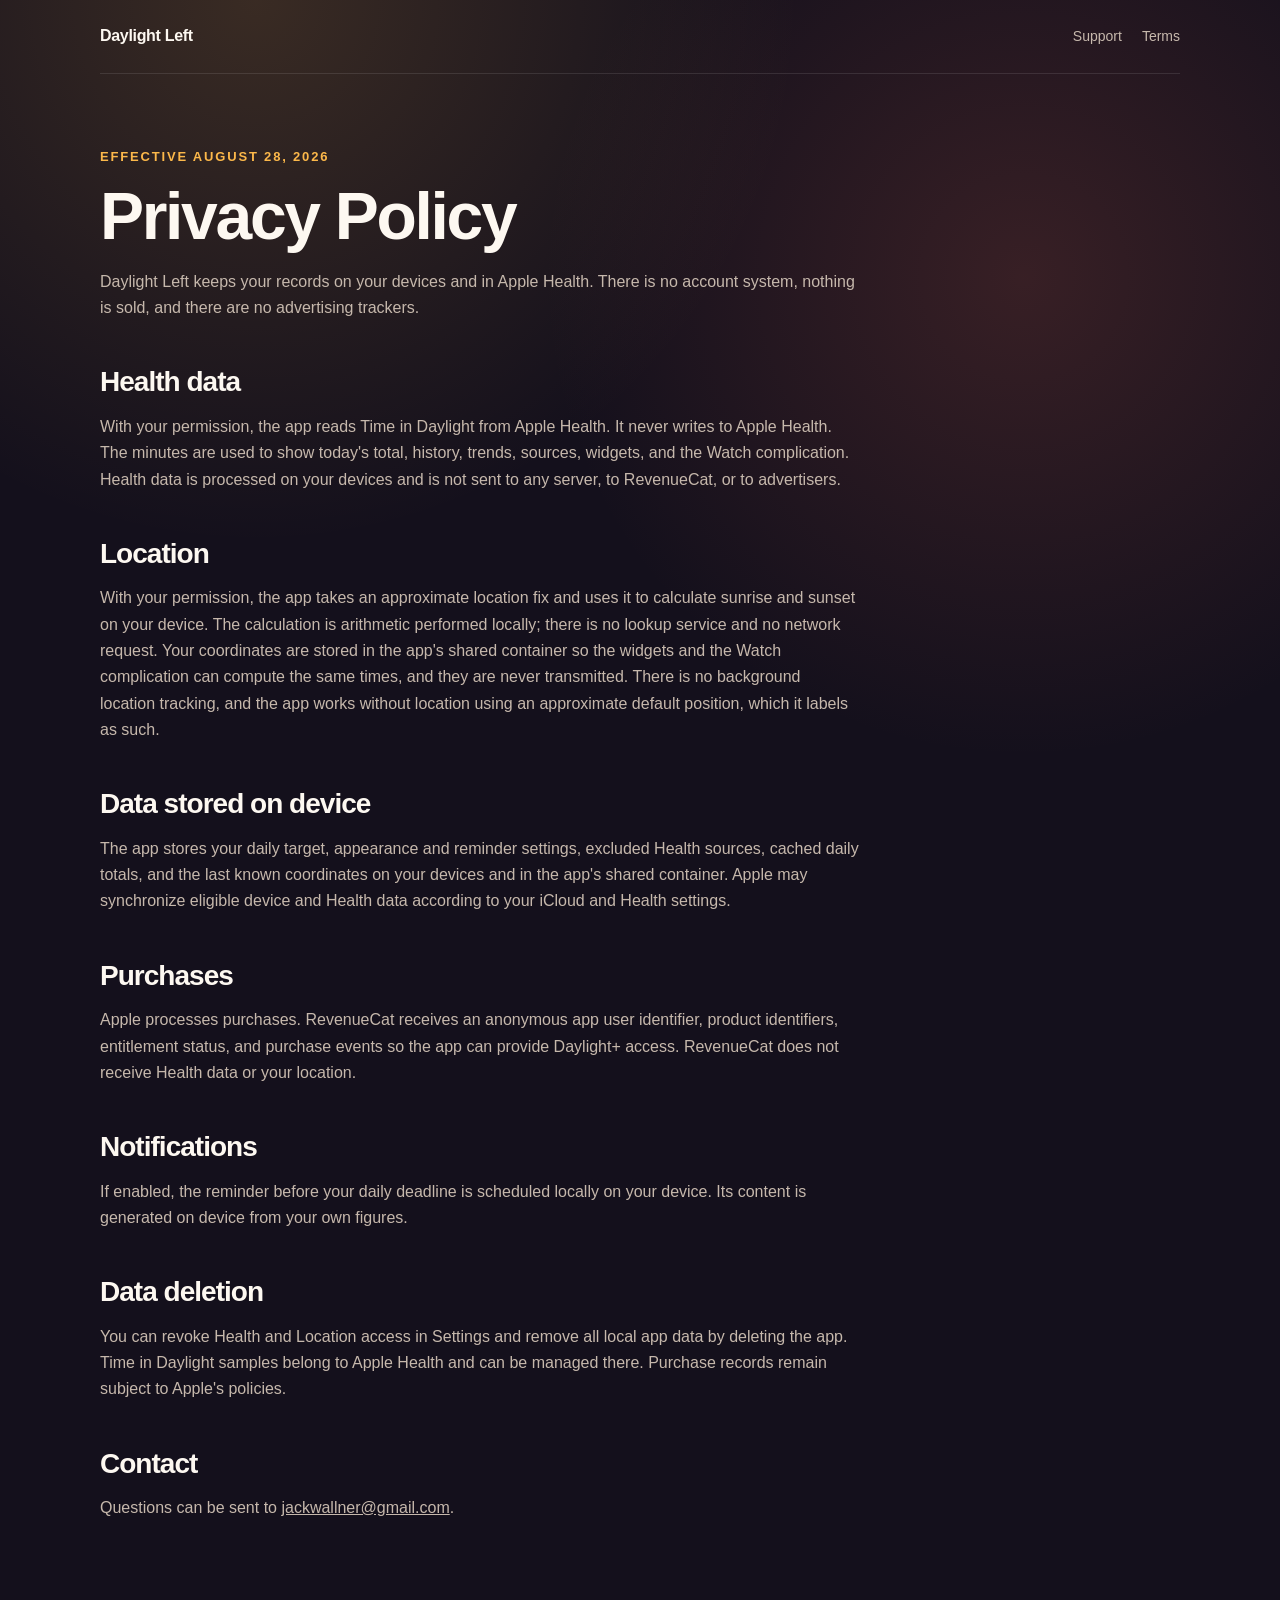
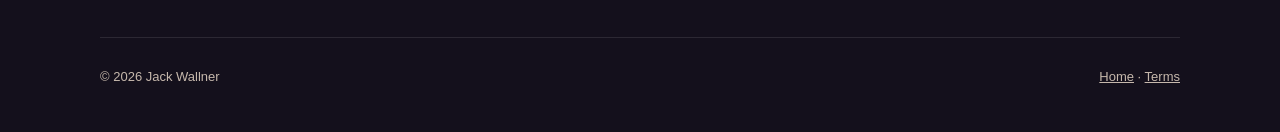
==== docs/privacy-policy.html @ 48bcaade "feat: Daylight Left, an app for the daylight you have not spent yet Apple Health counts the minutes " ====
<!doctype html>
<html lang="en">
  <head>
    <meta charset="utf-8" />
    <meta name="viewport" content="width=device-width, initial-scale=1" />
    <title>Privacy Policy | Daylight Left</title>
    <link rel="icon" type="image/png" sizes="256x256" href="icon_256.png" />
    <link rel="apple-touch-icon" href="icon_256.png" />
    <link rel="canonical" href="https://jackwallner.com/ios/daylight/privacy-policy.html" />
    <link rel="stylesheet" href="styles.css" />
  </head>
  <body>
    <div class="wrap">
      <nav>
        <a class="brand" href="index.html">Daylight Left</a>
        <div class="nav-links">
          <a href="support.html">Support</a><a href="terms.html">Terms</a>
        </div>
      </nav>
      <main class="legal">
        <div class="eyebrow">Effective August 28, 2026</div>
        <h1>Privacy Policy</h1>
        <p>
          Daylight Left keeps your records on your devices and in Apple Health.
          There is no account system, nothing is sold, and there are no
          advertising trackers.
        </p>

        <h2>Health data</h2>
        <p>
          With your permission, the app reads Time in Daylight from Apple
          Health. It never writes to Apple Health. The minutes are used to show
          today's total, history, trends, sources, widgets, and the Watch
          complication. Health data is processed on your devices and is not sent
          to any server, to RevenueCat, or to advertisers.
        </p>

        <h2>Location</h2>
        <p>
          With your permission, the app takes an approximate location fix and
          uses it to calculate sunrise and sunset on your device. The
          calculation is arithmetic performed locally; there is no lookup
          service and no network request. Your coordinates are stored in the
          app's shared container so the widgets and the Watch complication can
          compute the same times, and they are never transmitted. There is no
          background location tracking, and the app works without location using
          an approximate default position, which it labels as such.
        </p>

        <h2>Data stored on device</h2>
        <p>
          The app stores your daily target, appearance and reminder settings,
          excluded Health sources, cached daily totals, and the last known
          coordinates on your devices and in the app's shared container. Apple
          may synchronize eligible device and Health data according to your
          iCloud and Health settings.
        </p>

        <h2>Purchases</h2>
        <p>
          Apple processes purchases. RevenueCat receives an anonymous app user
          identifier, product identifiers, entitlement status, and purchase
          events so the app can provide Daylight+ access. RevenueCat does not
          receive Health data or your location.
        </p>

        <h2>Notifications</h2>
        <p>
          If enabled, the reminder before your daily deadline is scheduled
          locally on your device. Its content is generated on device from your
          own figures.
        </p>

        <h2>Data deletion</h2>
        <p>
          You can revoke Health and Location access in Settings and remove all
          local app data by deleting the app. Time in Daylight samples belong to
          Apple Health and can be managed there. Purchase records remain subject
          to Apple's policies.
        </p>

        <h2>Contact</h2>
        <p>
          Questions can be sent to
          <a href="mailto:jackwallner@gmail.com">jackwallner@gmail.com</a>.
        </p>
      </main>
      <footer>
        <span>© 2026 Jack Wallner</span
        ><span
          ><a href="index.html">Home</a> · <a href="terms.html">Terms</a></span
        >
      </footer>
    </div>
  </body>
</html>
---- docs/styles.css ----
:root {
  color-scheme: dark;
  --ink: #fdf8f1;
  --muted: #c6b8ac;
  --line: rgba(255, 255, 255, 0.1);
  --panel: rgba(38, 30, 46, 0.74);
  --amber: #fcb84a;
  --gold: #ffd75e;
  --night: #14101c;
}

* {
  box-sizing: border-box;
}

html {
  scroll-behavior: smooth;
}

body {
  margin: 0;
  color: var(--ink);
  background:
    radial-gradient(
      circle at 20% 0%,
      rgba(252, 184, 74, 0.16),
      transparent 34rem
    ),
    radial-gradient(
      circle at 80% 16%,
      rgba(198, 92, 72, 0.20),
      transparent 30rem
    ),
    var(--night);
  font:
    16px/1.65 ui-sans-serif,
    -apple-system,
    BlinkMacSystemFont,
    "SF Pro Text",
    sans-serif;
}

a {
  color: inherit;
}

.wrap {
  width: min(1080px, calc(100% - 40px));
  margin: 0 auto;
}

nav {
  display: flex;
  align-items: center;
  justify-content: space-between;
  min-height: 74px;
  border-bottom: 1px solid var(--line);
}

.brand {
  font-weight: 760;
  letter-spacing: -0.02em;
  text-decoration: none;
}
.nav-links {
  display: flex;
  gap: 20px;
  color: var(--muted);
  font-size: 14px;
}
.nav-links a {
  text-decoration: none;
}

.hero {
  display: grid;
  grid-template-columns: 1.2fr 0.8fr;
  gap: 56px;
  align-items: center;
  padding: 92px 0 76px;
}

.eyebrow {
  color: var(--amber);
  font-size: 13px;
  font-weight: 720;
  letter-spacing: 0.14em;
  text-transform: uppercase;
}

h1,
h2,
h3 {
  margin: 0;
  letter-spacing: -0.035em;
  line-height: 1.08;
}
h1 {
  max-width: 760px;
  margin-top: 14px;
  font-size: clamp(48px, 7vw, 84px);
}
h2 {
  font-size: clamp(32px, 4vw, 50px);
}
h3 {
  font-size: 21px;
}
p {
  color: var(--muted);
}
.lead {
  max-width: 650px;
  font-size: clamp(18px, 2vw, 22px);
}

.icon-card {
  width: min(100%, 360px);
  aspect-ratio: 1;
  display: grid;
  place-items: center;
  justify-self: center;
  border: 1px solid var(--line);
  border-radius: 30%;
  background: linear-gradient(145deg, #0b1830, #091224);
  box-shadow: 0 40px 100px rgba(0, 0, 0, 0.42);
}

.icon-card svg {
  width: 78%;
  height: 78%;
}

.grid {
  display: grid;
  grid-template-columns: repeat(3, 1fr);
  gap: 18px;
  padding: 20px 0 96px;
}

.card {
  min-height: 230px;
  padding: 28px;
  border: 1px solid var(--line);
  border-radius: 24px;
  background: var(--panel);
  backdrop-filter: blur(16px);
}

.number {
  color: var(--amber);
  font-size: 14px;
  font-weight: 760;
}

.section {
  padding: 78px 0;
  border-top: 1px solid var(--line);
}
.section-copy {
  max-width: 720px;
}
.formula {
  display: inline-block;
  margin-top: 18px;
  padding: 16px 20px;
  border: 1px solid var(--line);
  border-radius: 14px;
  color: var(--ink);
  background: rgba(0, 0, 0, 0.22);
  font:
    16px ui-monospace,
    SFMono-Regular,
    Menlo,
    monospace;
}

.cta {
  display: inline-flex;
  margin-top: 22px;
  padding: 13px 18px;
  border-radius: 999px;
  color: #06101d;
  background: linear-gradient(90deg, var(--amber), #8ed7ff);
  font-weight: 760;
  text-decoration: none;
}

.legal {
  max-width: 760px;
  padding: 72px 0 100px;
}
.legal h1 {
  font-size: clamp(42px, 6vw, 66px);
}
.legal h2 {
  margin-top: 46px;
  font-size: 28px;
}
.legal li,
.legal p {
  color: var(--muted);
}

footer {
  display: flex;
  justify-content: space-between;
  gap: 20px;
  padding: 28px 0 44px;
  border-top: 1px solid var(--line);
  color: var(--muted);
  font-size: 13px;
}

@media (max-width: 760px) {
  .hero {
    grid-template-columns: 1fr;
    padding-top: 62px;
  }
  .icon-card {
    grid-row: 1;
    width: 230px;
  }
  .grid {
    grid-template-columns: 1fr;
  }
  .nav-links {
    gap: 12px;
  }
  footer {
    flex-direction: column;
  }
}
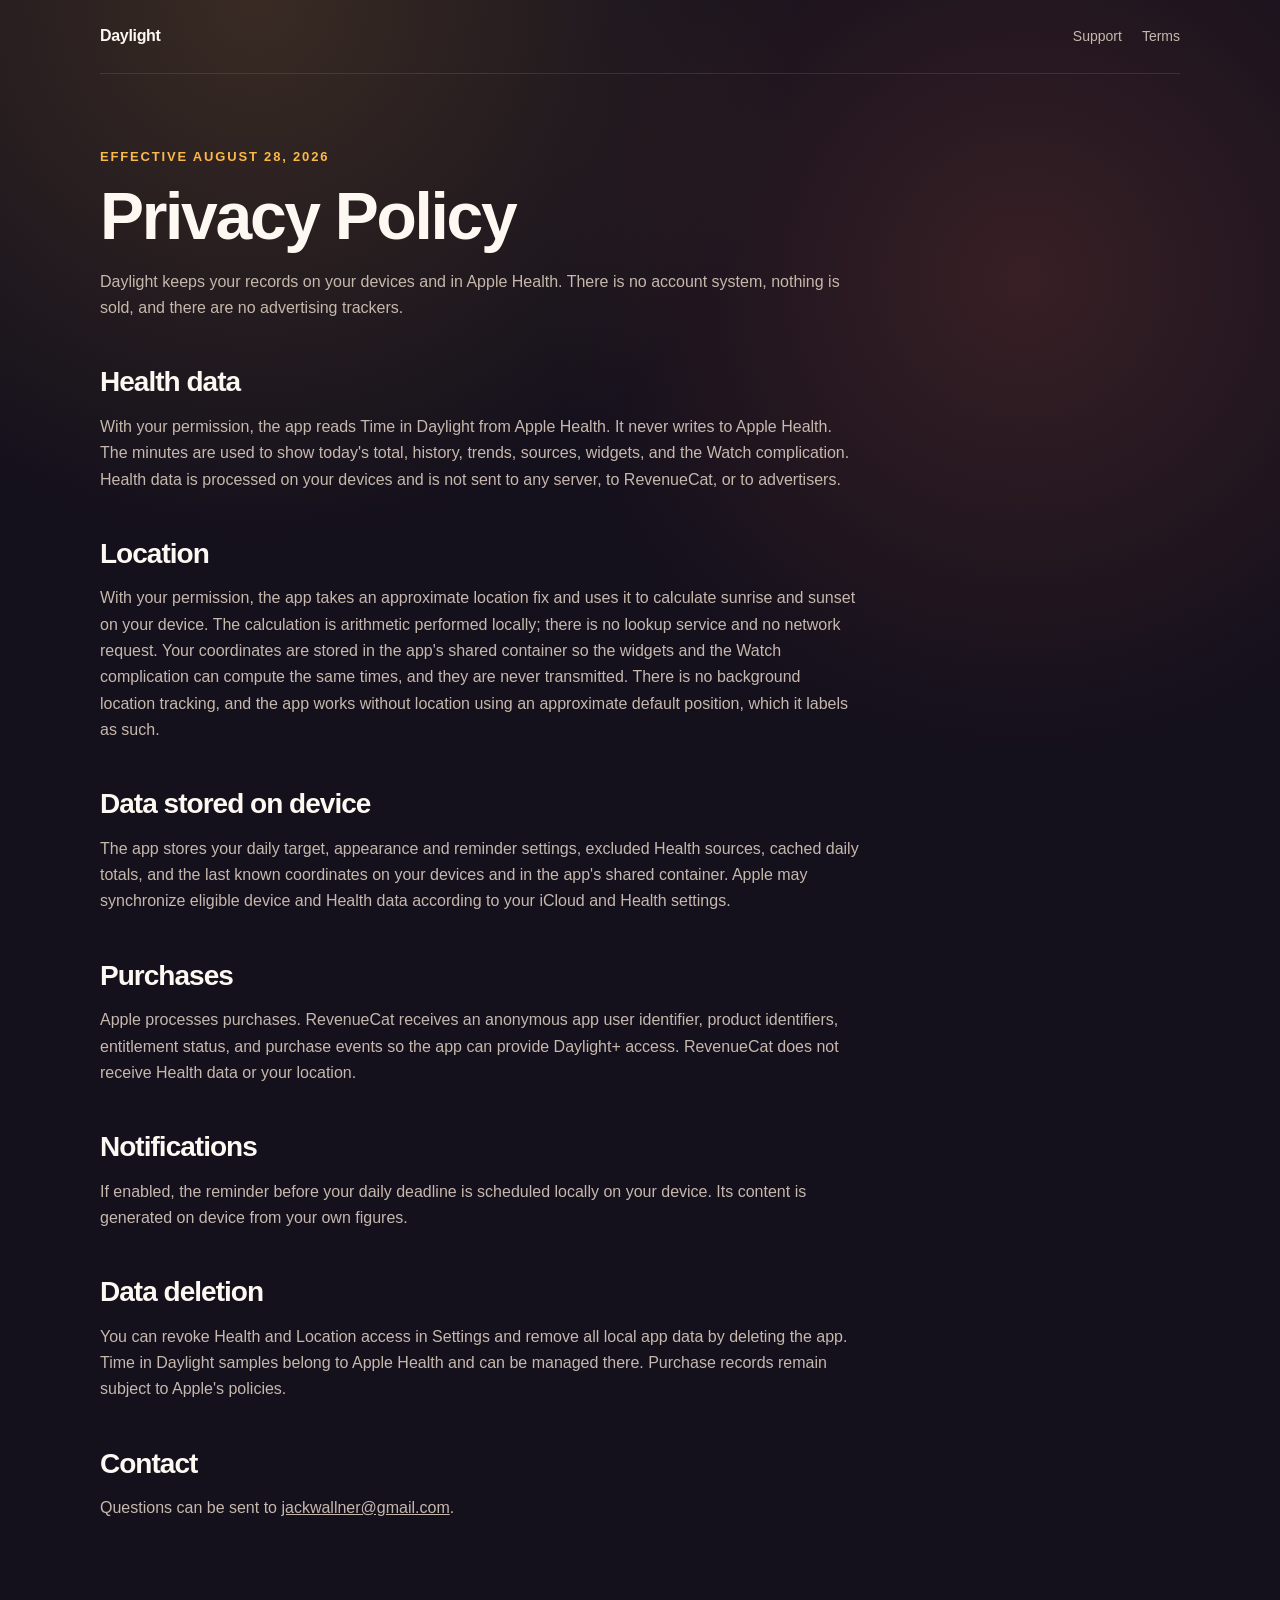
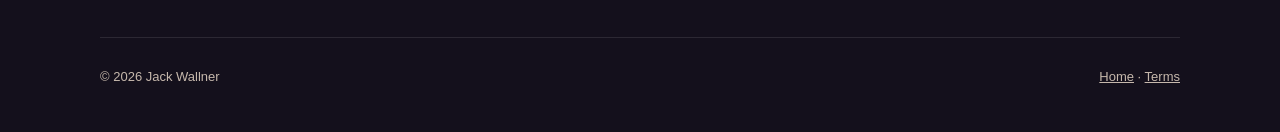
==== commit b4e8b57b: "feat: lead with minutes in daylight, not the countdown Every surface led with the daylight remaining" ====
--- a/docs/privacy-policy.html
+++ b/docs/privacy-policy.html
@@ -3,16 +3,16 @@
   <head>
     <meta charset="utf-8" />
     <meta name="viewport" content="width=device-width, initial-scale=1" />
-    <title>Privacy Policy | Daylight Left</title>
+    <title>Privacy Policy | Daylight</title>
     <link rel="icon" type="image/png" sizes="256x256" href="icon_256.png" />
     <link rel="apple-touch-icon" href="icon_256.png" />
-    <link rel="canonical" href="https://jackwallner.com/ios/daylight/privacy-policy.html" />
+    <link rel="canonical" href="https://jackwallner.github.io/daylight/privacy-policy.html" />
     <link rel="stylesheet" href="styles.css" />
   </head>
   <body>
     <div class="wrap">
       <nav>
-        <a class="brand" href="index.html">Daylight Left</a>
+        <a class="brand" href="index.html">Daylight</a>
         <div class="nav-links">
           <a href="support.html">Support</a><a href="terms.html">Terms</a>
         </div>
@@ -21,7 +21,7 @@
         <div class="eyebrow">Effective August 28, 2026</div>
         <h1>Privacy Policy</h1>
         <p>
-          Daylight Left keeps your records on your devices and in Apple Health.
+          Daylight keeps your records on your devices and in Apple Health.
           There is no account system, nothing is sold, and there are no
           advertising trackers.
         </p>
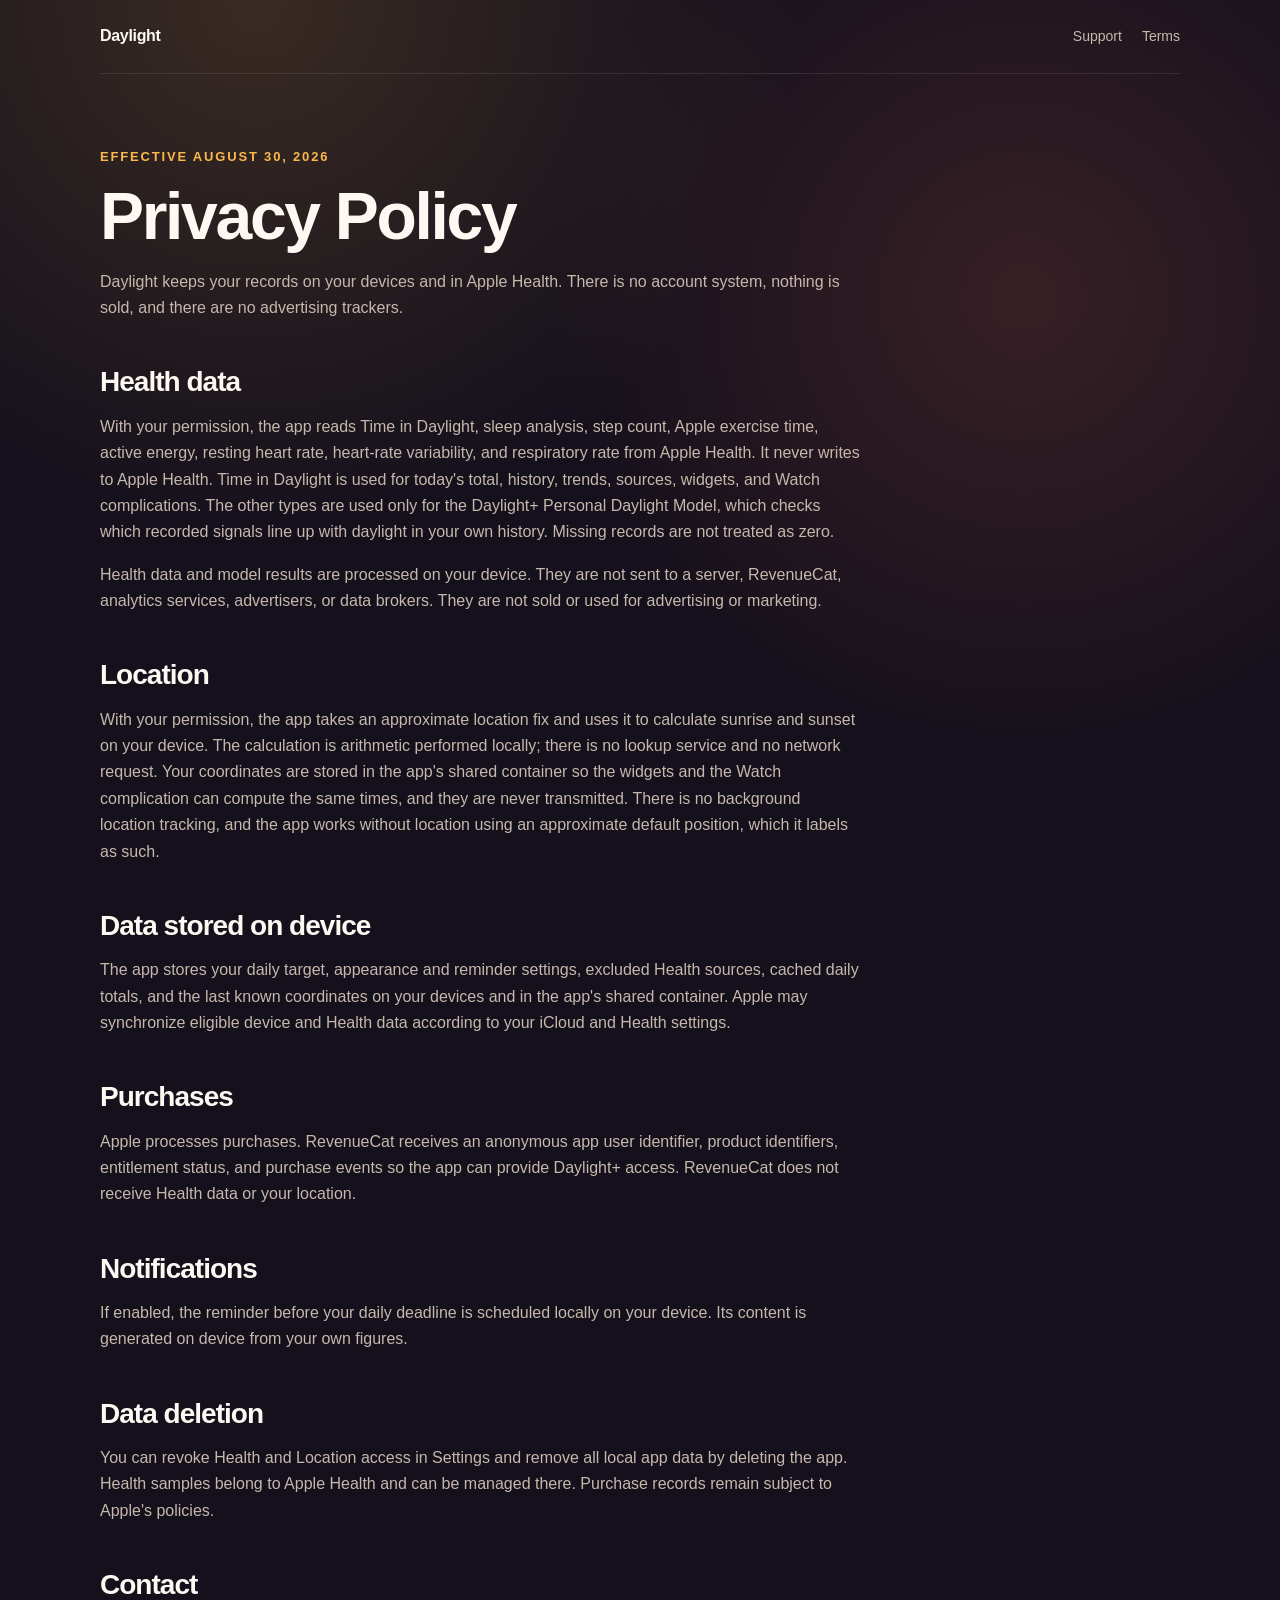
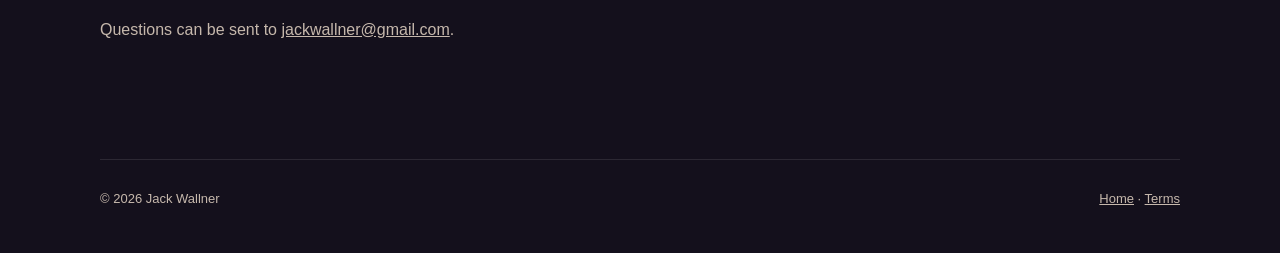
==== commit a0ec2568: "feat: add personal daylight health model" ====
--- a/docs/privacy-policy.html
+++ b/docs/privacy-policy.html
@@ -6,7 +6,10 @@
     <title>Privacy Policy | Daylight</title>
     <link rel="icon" type="image/png" sizes="256x256" href="icon_256.png" />
     <link rel="apple-touch-icon" href="icon_256.png" />
-    <link rel="canonical" href="https://jackwallner.github.io/daylight/privacy-policy.html" />
+    <link
+      rel="canonical"
+      href="https://jackwallner.github.io/daylight/privacy-policy.html"
+    />
     <link rel="stylesheet" href="styles.css" />
   </head>
   <body>
@@ -18,21 +21,29 @@
         </div>
       </nav>
       <main class="legal">
-        <div class="eyebrow">Effective August 28, 2026</div>
+        <div class="eyebrow">Effective August 30, 2026</div>
         <h1>Privacy Policy</h1>
         <p>
-          Daylight keeps your records on your devices and in Apple Health.
-          There is no account system, nothing is sold, and there are no
-          advertising trackers.
+          Daylight keeps your records on your devices and in Apple Health. There
+          is no account system, nothing is sold, and there are no advertising
+          trackers.
         </p>
 
         <h2>Health data</h2>
         <p>
-          With your permission, the app reads Time in Daylight from Apple
-          Health. It never writes to Apple Health. The minutes are used to show
-          today's total, history, trends, sources, widgets, and the Watch
-          complication. Health data is processed on your devices and is not sent
-          to any server, to RevenueCat, or to advertisers.
+          With your permission, the app reads Time in Daylight, sleep analysis,
+          step count, Apple exercise time, active energy, resting heart rate,
+          heart-rate variability, and respiratory rate from Apple Health. It
+          never writes to Apple Health. Time in Daylight is used for today's
+          total, history, trends, sources, widgets, and Watch complications. The
+          other types are used only for the Daylight+ Personal Daylight Model,
+          which checks which recorded signals line up with daylight in your own
+          history. Missing records are not treated as zero.
+        </p>
+        <p>
+          Health data and model results are processed on your device. They are
+          not sent to a server, RevenueCat, analytics services, advertisers, or
+          data brokers. They are not sold or used for advertising or marketing.
         </p>
 
         <h2>Location</h2>
@@ -74,9 +85,9 @@
         <h2>Data deletion</h2>
         <p>
           You can revoke Health and Location access in Settings and remove all
-          local app data by deleting the app. Time in Daylight samples belong to
-          Apple Health and can be managed there. Purchase records remain subject
-          to Apple's policies.
+          local app data by deleting the app. Health samples belong to Apple
+          Health and can be managed there. Purchase records remain subject to
+          Apple's policies.
         </p>
 
         <h2>Contact</h2>
